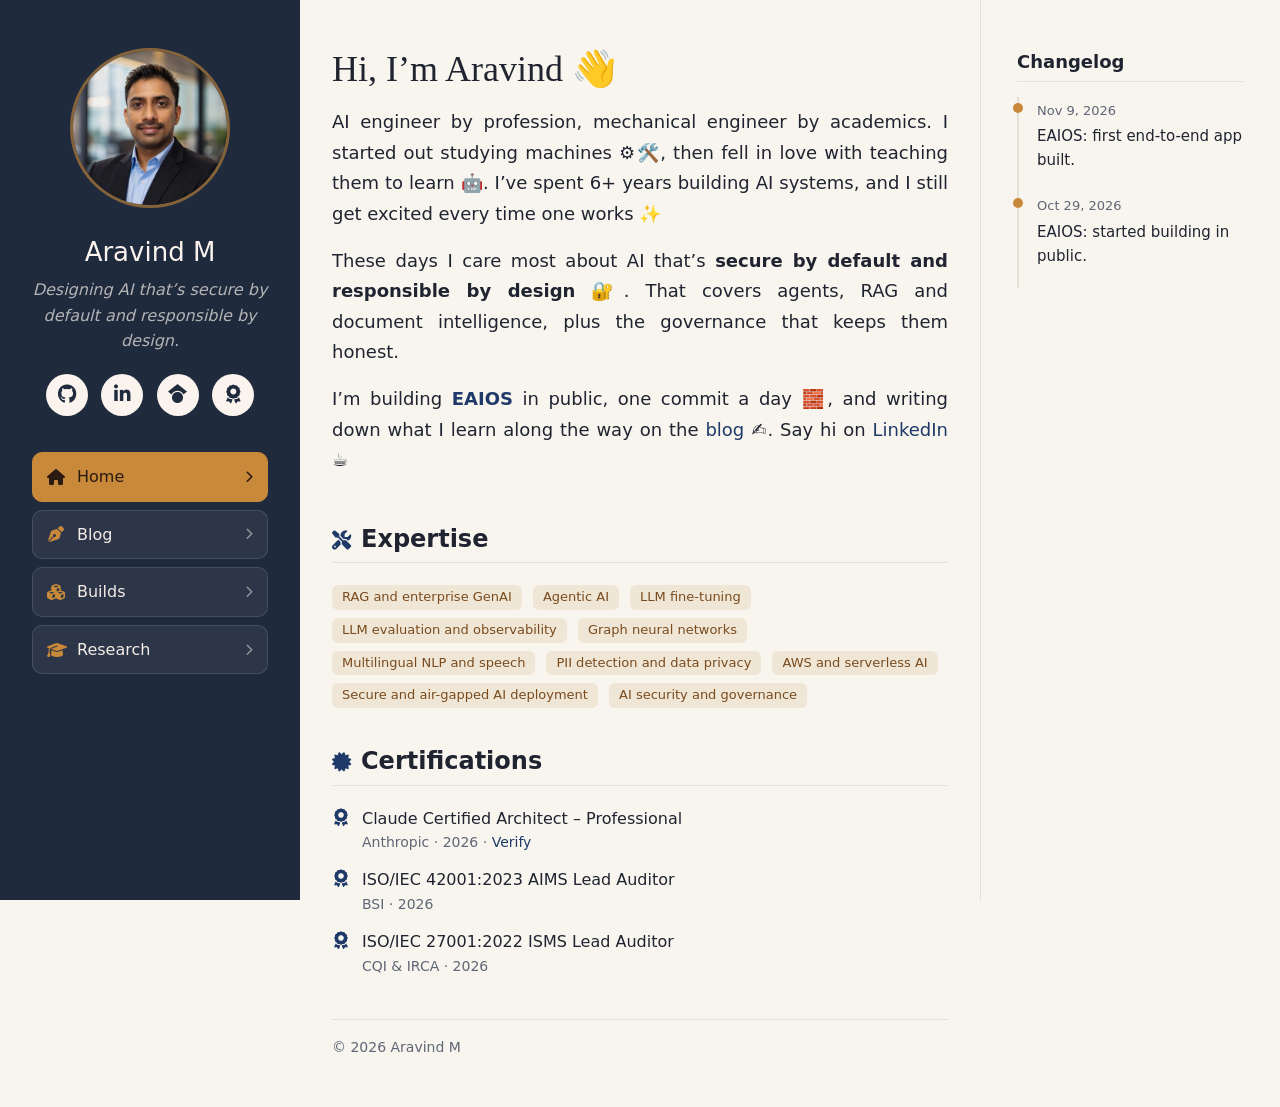
==== index.html @ a4ae90e5 "updated the research headline" ====
<!doctype html>
<html lang="en">
<head>
  <meta charset="utf-8">
  <meta name="viewport" content="width=device-width, initial-scale=1">
  <title>AravI</title>
  <link rel="icon" href="favicon.svg" type="image/svg+xml">
  <link rel="apple-touch-icon" href="apple-touch-icon.png">
  <meta name="description" content="Aravind M: AI engineer working on LLMs, RAG, agentic AI and AI security.">
  <link rel="stylesheet" href="https://cdnjs.cloudflare.com/ajax/libs/font-awesome/6.5.2/css/all.min.css" referrerpolicy="no-referrer">
  <link rel="stylesheet" href="style.css?v=27">
</head>
<body>
  <div class="layout">
    <aside class="sidebar">
      <a href="#home" class="home-link" aria-label="Go to home">
        <img src="me.jpeg" alt="Photo of Aravind M" class="avatar">
        <h1>Aravind M</h1>
      </a>
      <p class="tagline">Designing AI that’s secure by default and responsible by design.</p>
      <nav class="links">
        <a href="https://github.com/aravind-muraleedharan" target="_blank" rel="noopener noreferrer" aria-label="GitHub" title="GitHub">
          <i class="fa-brands fa-github" aria-hidden="true"></i>
        </a>
        <a href="https://www.linkedin.com/in/aravindm1991/" target="_blank" rel="noopener noreferrer" aria-label="LinkedIn" title="LinkedIn">
          <i class="fa-brands fa-linkedin-in" aria-hidden="true"></i>
        </a>
        <a href="https://scholar.google.com/citations?hl=en&amp;user=Jkv5EYMAAAAJ" target="_blank" rel="noopener noreferrer" aria-label="Google Scholar" title="Google Scholar">
          <i class="fa-brands fa-google-scholar" aria-hidden="true"></i>
        </a>
        <a href="https://www.credly.com/users/aravind-m-91/badges/credly" target="_blank" rel="noopener noreferrer" aria-label="Credly certifications" title="Certifications on Credly">
          <i class="fa-solid fa-award" aria-hidden="true"></i>
        </a>
      </nav>
      <nav class="sections">
        <a href="#home" class="about-link"><i class="fa-solid fa-house" aria-hidden="true"></i><span>Home</span><i class="fa-solid fa-chevron-right arrow" aria-hidden="true"></i></a>
        <a href="#blog"><i class="fa-solid fa-pen-nib" aria-hidden="true"></i><span>Blog</span><i class="fa-solid fa-chevron-right arrow" aria-hidden="true"></i></a>
        <a href="#builds"><i class="fa-solid fa-cubes" aria-hidden="true"></i><span>Builds</span><i class="fa-solid fa-chevron-right arrow" aria-hidden="true"></i></a>
        <a href="#research"><i class="fa-solid fa-graduation-cap" aria-hidden="true"></i><span>Research</span><i class="fa-solid fa-chevron-right arrow" aria-hidden="true"></i></a>
      </nav>
    </aside>

    <main>
      <section id="summary" class="summary home">
        <h2 class="hello">Hi, I’m Aravind 👋</h2>
        <p>
          AI engineer by profession, mechanical engineer by academics. I started out studying
          machines ⚙️🛠️, then fell in love with teaching them to learn 🤖. I’ve spent 6+ years building AI systems, and I still get excited every
          time one works ✨
        </p>
        <p>
          These days I care most about AI that’s <strong>secure by default and responsible by design</strong> 🔐.
          That covers agents, RAG and document intelligence, plus the governance that keeps them honest.
        </p>
        <p>
          I’m building <a href="https://github.com/aravind-muraleedharan/eaios" target="_blank" rel="noopener noreferrer"><strong>EAIOS</strong></a>
          in public, one commit a day 🧱, and writing down what I learn along the way on the
          <a href="#blog">blog</a> ✍️. Say hi on
          <a href="https://www.linkedin.com/in/aravindm1991/" target="_blank" rel="noopener noreferrer">LinkedIn</a> ☕
        </p>
      </section>

      <section class="focus home">
        <h2><i class="fa-solid fa-screwdriver-wrench section-icon" aria-hidden="true"></i>Expertise</h2>
        <div class="tags">
          <span>RAG and enterprise GenAI</span>
          <span>Agentic AI</span>
          <span>LLM fine-tuning</span>
          <span>LLM evaluation and observability</span>
          <span>Graph neural networks</span>
          <span>Multilingual NLP and speech</span>
          <span>PII detection and data privacy</span>
          <span>AWS and serverless AI</span>
          <span>Secure and air-gapped AI deployment</span>
          <span>AI security and governance</span>
        </div>
      </section>

      <section class="certs home">
        <h2><i class="fa-solid fa-certificate section-icon" aria-hidden="true"></i>Certifications</h2>
        <ul class="cert-list">
          <li>
            <i class="fa-solid fa-award" aria-hidden="true"></i>
            <div>
              <span class="cert-name">Claude Certified Architect – Professional</span>
              <span class="cert-meta">Anthropic · 2026 · <a href="https://www.credly.com/users/aravind-m-91/badges/credly" target="_blank" rel="noopener noreferrer">Verify</a></span>
            </div>
          </li>
          <li>
            <i class="fa-solid fa-award" aria-hidden="true"></i>
            <div>
              <span class="cert-name">ISO/IEC 42001:2023 AIMS Lead Auditor</span>
              <span class="cert-meta">BSI · 2026</span>
            </div>
          </li>
          <li>
            <i class="fa-solid fa-award" aria-hidden="true"></i>
            <div>
              <span class="cert-name">ISO/IEC 27001:2022 ISMS Lead Auditor</span>
              <span class="cert-meta">CQI &amp; IRCA · 2026</span>
            </div>
          </li>
        </ul>
      </section>

      <section id="blog" class="page">
        <h2><i class="fa-solid fa-pen-nib section-icon" aria-hidden="true"></i>Blog</h2>
        <p class="lead">What I wish I’d read before building it. <span class="lead-emoji" aria-hidden="true">😅</span></p>
        <p class="empty">First post coming soon: building a secure chat app, from an empty folder to CI.</p>
      </section>

      <section id="builds" class="page">
        <h2><i class="fa-solid fa-cubes section-icon" aria-hidden="true"></i>Builds</h2>
        <div class="card">
          <h3><a href="https://github.com/aravind-muraleedharan/eaios" target="_blank" rel="noopener noreferrer">EAIOS</a></h3>
          <p>
            An all-in-one platform for enterprises to build, run and govern AI applications responsibly.
            Built in public, one commit a day. Today: a secure chat app backed by Claude, with a versioned
            chat API and configurable system prompts. Next: conversation history, audit log, guardrails,
            a policy engine, RAG and agents.
          </p>
          <div class="tags">
            <span>Python</span><span>FastAPI</span><span>Claude</span><span>AI governance</span>
          </div>
        </div>

        <div class="card">
          <h3><a href="https://github.com/aravind-muraleedharan/dns-malicious-node-detection-gnn" target="_blank" rel="noopener noreferrer">DNS malicious node detection with GNNs</a></h3>
          <p>
            Official implementation of the IEEE ICRAIE 2022 paper “Malicious Node Identification for DNS
            Data Using Graph Convolutional Networks”, featuring large-scale DNS knowledge graph construction
            and GCN-based node classification.
          </p>
          <div class="tags">
            <span>Python</span><span>Graph neural networks</span><span>Cybersecurity</span>
          </div>
        </div>

        <div class="card">
          <h3><a href="https://github.com/aravind-muraleedharan/kanakku-pusthakam" target="_blank" rel="noopener noreferrer">Kanakku Pusthakam</a></h3>
          <p>
            A private personal account book that runs on your own machine, so your data never leaves it.
            Tracks income, expenses, credit cards, investments and loans, with monthly and category reports.
            Login with MFA; data stays in a single local SQLite file.
          </p>
          <div class="tags">
            <span>Python</span><span>Flask</span><span>SQLite</span><span>Privacy-first</span><span>MFA</span>
          </div>
        </div>

        <p class="more"><a href="https://github.com/aravind-muraleedharan?tab=repositories" target="_blank" rel="noopener noreferrer">All repositories on GitHub <i class="fa-solid fa-arrow-up-right-from-square" aria-hidden="true"></i></a></p>
      </section>

      <section id="research" class="page">
        <h2><i class="fa-solid fa-graduation-cap section-icon" aria-hidden="true"></i>Research</h2>
        <p class="lead">From flames to neural nets: two papers in combustion science, two&nbsp;in&nbsp;AI.</p>
        <div class="papers">
          <article class="paper">
            <div class="paper-year">2023</div>
            <div class="paper-body">
              <div class="paper-badges"><span class="badge field"><i class="fa-solid fa-brain" aria-hidden="true"></i>Medical AI</span><span class="badge pub springer"><i class="fa-solid fa-building-columns" aria-hidden="true"></i>Springer</span></div>
              <h3>Alzheimer's Detection and Prediction on MRI Scans: A Comparative Study</h3>
              <p class="authors">N. Nair, P. Poornachandran, V. G. Sujadevi, <strong>Aravind M</strong></p>
              <p class="venue">Multi-disciplinary Trends in Artificial Intelligence (MIWAI 2023), LNCS</p>
              <div class="paper-links">
              <a class="btn" href="https://doi.org/10.1007/978-3-031-36402-0_22" target="_blank" rel="noopener noreferrer"><i class="fa-solid fa-arrow-up-right-from-square" aria-hidden="true"></i>View paper</a>
              </div>
            </div>
          </article>
          <article class="paper">
            <div class="paper-year">2022</div>
            <div class="paper-body">
              <div class="paper-badges"><span class="badge field"><i class="fa-solid fa-shield-halved" aria-hidden="true"></i>Cybersecurity</span><span class="badge pub ieee"><i class="fa-solid fa-building-columns" aria-hidden="true"></i>IEEE</span></div>
              <h3>Malicious Node Identification for DNS Data Using Graph Convolutional Networks</h3>
              <p class="authors"><strong>Aravind M</strong>, et al.</p>
              <p class="venue">IEEE International Conference on Recent Advances and Innovations in Engineering (ICRAIE)</p>
              <div class="paper-links">
              <a class="btn" href="https://ieeexplore.ieee.org/document/10054347/" target="_blank" rel="noopener noreferrer"><i class="fa-solid fa-arrow-up-right-from-square" aria-hidden="true"></i>View paper</a>
              <a class="btn" href="https://github.com/aravind-muraleedharan/dns-malicious-node-detection-gnn" target="_blank" rel="noopener noreferrer"><i class="fa-brands fa-github" aria-hidden="true"></i>Code</a>
              </div>
            </div>
          </article>
          <article class="paper">
            <div class="paper-year">2021</div>
            <div class="paper-body">
              <div class="paper-badges"><span class="badge field"><i class="fa-solid fa-fire" aria-hidden="true"></i>Combustion</span><span class="badge pub mdpi"><i class="fa-solid fa-building-columns" aria-hidden="true"></i>MDPI</span><span class="badge oa">Open access</span></div>
              <h3>Effect of Burner Wall Material on Microjet Hydrogen Diffusion Flames near Extinction: A Numerical Study</h3>
              <p class="authors"><strong>Aravind M</strong>, et al.</p>
              <p class="venue">Energies, vol. 14, 8266</p>
              <div class="paper-links">
              <a class="btn" href="https://doi.org/10.3390/en14248266" target="_blank" rel="noopener noreferrer"><i class="fa-solid fa-arrow-up-right-from-square" aria-hidden="true"></i>View paper</a>
              </div>
            </div>
          </article>
          <article class="paper">
            <div class="paper-year">2020</div>
            <div class="paper-body">
              <div class="paper-badges"><span class="badge field"><i class="fa-solid fa-fire" aria-hidden="true"></i>Combustion</span><span class="badge pub elsevier"><i class="fa-solid fa-building-columns" aria-hidden="true"></i>Elsevier</span></div>
              <h3>Combustion Characteristics of Syngas Laminar Microjet Diffusion Flames</h3>
              <p class="authors"><strong>Aravind M</strong>, et al.</p>
              <p class="venue">Journal of the Taiwan Institute of Chemical Engineers, vol. 115</p>
              <div class="paper-links">
              <a class="btn" href="https://doi.org/10.1016/j.jtice.2020.10.014" target="_blank" rel="noopener noreferrer"><i class="fa-solid fa-arrow-up-right-from-square" aria-hidden="true"></i>View paper</a>
              </div>
            </div>
          </article>
        </div>
      </section>

      <footer>
        <p>© 2026 Aravind M</p>
      </footer>
    </main>

    <aside class="updates">
      <h2>Changelog</h2>
      <ul>
        <li>
          <time datetime="2026-11-09">Nov 9, 2026</time>
          <p>EAIOS: first end-to-end app built.</p>
        </li>
        <li>
          <time datetime="2026-10-29">Oct 29, 2026</time>
          <p>EAIOS: started building in public.</p>
        </li>
      </ul>
    </aside>
  </div>
</body>
</html>
---- style.css ----
/* ===== Colors ===== */
:root {
  --text: #1a1a1a;
  --muted: #666;
  --link: #2563eb;
  --bg: #ffffff;
  --panel: #f6f7f9;
  --line: #e5e5e5;
  --tag-bg: #eef3ff;
  --tag-text: #1e40af;
}

@media (prefers-color-scheme: dark) {
  :root {
    --text: #e8e8e8;
    --muted: #a0a0a0;
    --link: #6ea8ff;
    --bg: #121212;
    --panel: #1a1b1e;
    --line: #2a2a2a;
    --tag-bg: #1c2740;
    --tag-text: #a9c4ff;
  }
}

/* ===== Base ===== */
* { box-sizing: border-box; }

body {
  margin: 0;
  font-family: system-ui, sans-serif;
  line-height: 1.6;
  color: var(--text);
  background: var(--bg);
}

a, a:visited { color: var(--link); text-decoration: none; }
a:hover { text-decoration: underline; }

h2 { margin-top: 0; padding-bottom: 4px; border-bottom: 1px solid var(--line); }
h3 { margin: 0 0 4px; }
section { margin-bottom: 28px; scroll-margin-top: 24px; }

/* Small icon before a section heading. */
.section-icon {
  font-size: 0.8em;
  margin-right: 10px;
  color: var(--link);
}

/* ===== Layout: profile, content, changelog ===== */
.layout {
  display: grid;
  grid-template-columns: minmax(300px, 22vw) minmax(0, 1fr) minmax(300px, 22vw);
  min-height: 100vh;
}

/* ===== Left sidebar ===== */
.sidebar {
  position: sticky;
  top: 0;
  height: 100vh;
  padding: 48px 32px;
  background: var(--panel);
  border-right: 1px solid var(--line);
  text-align: center;
}

/* Photo and name link back to the home view, without looking like a link. */
.home-link,
.home-link:visited {
  display: block;
  color: var(--text);
}
.home-link:hover { text-decoration: none; }
.home-link:hover .avatar { opacity: 0.9; }

.avatar {
  width: 160px;
  height: 160px;
  border-radius: 50%;
  object-fit: cover;
}

.sidebar h1 { font-weight: 500; font-size: 26px; margin: 16px 0 4px; }
.tagline { font-style: italic; color: var(--muted); margin-top: 0; }

/* Round icon buttons: GitHub, LinkedIn, Scholar, Credly. */
.links a,
.links a:visited {
  display: inline-flex;
  align-items: center;
  justify-content: center;
  width: 42px;
  height: 42px;
  margin: 4px;
  border-radius: 50%;
  background: var(--text);
  color: var(--bg);
  font-size: 19px;
}
.links a:hover { opacity: 0.8; text-decoration: none; }

/* Sidebar menu: card-like buttons with icon, label and arrow. */
.sections {
  display: flex;
  flex-direction: column;
  gap: 8px;
  margin-top: 32px;
  text-align: left;
}
.sections a,
.sections a:visited {
  display: flex;
  align-items: center;
  gap: 12px;
  padding: 11px 14px;
  border: 1px solid var(--line);
  border-radius: 10px;
  background: var(--bg);
  color: var(--text);
  font-weight: 500;
  cursor: pointer;
  transition: border-color 0.15s, background 0.15s, transform 0.15s;
}
.sections a i:first-child {
  width: 18px;
  text-align: center;
  color: var(--link);
}
.sections a span { flex: 1; }
.sections .arrow {
  font-size: 12px;
  color: var(--muted);
  transition: transform 0.15s;
}
.sections a:hover {
  border-color: var(--link);
  background: var(--bg);
  text-decoration: none;
  transform: translateX(2px);
}
.sections a:hover .arrow { transform: translateX(3px); color: var(--link); }
.sections a:focus-visible { outline: 2px solid var(--link); outline-offset: 2px; }

/* ===== One view at a time ===== */
/* Home (summary, expertise, certifications) by default,
   or the section picked in the sidebar menu. */
.page { display: none; }
.page:target { display: block; }
main:has(.page:target) .home { display: none; }

/* Active menu item: accent border and tinted background. */
.layout:has(#blog:target) .sections a[href="#blog"],
.layout:has(#builds:target) .sections a[href="#builds"],
.layout:has(#research:target) .sections a[href="#research"],
.layout:not(:has(.page:target)) .sections .about-link {
  border-color: var(--link);
  background: var(--tag-bg);
  color: var(--text);
}

/* ===== Middle content column ===== */
/* The footer stays at the bottom of the screen, even when content is short. */
main {
  width: 100%;
  max-width: 680px;
  margin: 0 auto;
  padding: 48px 32px;
  display: flex;
  flex-direction: column;
  min-height: 100vh;
}
main footer {
  margin-top: auto;
  padding-top: 16px;
  border-top: 1px solid var(--line);
  color: var(--muted);
  font-size: 14px;
}
main footer p { margin: 0; }

/* ===== Home: greeting and summary ===== */
.hello {
  font-size: 36px;
  font-weight: 600;
  line-height: 1.2;
  margin: 0 0 16px;
  padding: 0;
  border-bottom: none;
}

.summary p {
  font-size: 18px;
  line-height: 1.7;
  margin: 0 0 16px;
  text-align: justify;
  hyphens: auto;
}

/* Tags: Expertise and project cards. */
.tags span {
  display: inline-block;
  margin: 0 6px 6px 0;
  padding: 2px 10px;
  border-radius: 6px;
  background: var(--tag-bg);
  color: var(--tag-text);
  font-size: 13px;
}

/* Certifications list. */
.cert-list { list-style: none; margin: 0; padding: 0; }
.cert-list li { display: flex; gap: 12px; align-items: flex-start; margin-bottom: 14px; }
.cert-list li > i { color: var(--link); font-size: 18px; margin-top: 3px; width: 18px; text-align: center; }
.cert-name { display: block; font-weight: 500; }
.cert-meta { display: block; font-size: 14px; color: var(--muted); }

/* ===== Intro lines (Blog and Research) ===== */
.lead { color: var(--muted); margin-top: 0; }

#blog .lead, #research .lead {
  font-family: Georgia, "Times New Roman", serif;
  font-style: italic;
  font-size: 18px;
  line-height: 1.4;
  margin: 4px 0 20px;
  text-wrap: balance;
  color: var(--link);
  background: linear-gradient(90deg, #2563eb, #7c3aed);
  -webkit-background-clip: text;
  background-clip: text;
  -webkit-text-fill-color: transparent;
}
@media (prefers-color-scheme: dark) {
  #blog .lead, #research .lead {
    background: linear-gradient(90deg, #6ea8ff, #b69cff);
    -webkit-background-clip: text;
    background-clip: text;
  }
}
/* Research line on a single row on wide screens, where it fits. */
@media (min-width: 1280px) {
  #research .lead { white-space: nowrap; }
}

/* ===== Blog ===== */
.empty {
  padding: 14px 18px;
  border: 1px dashed var(--line);
  border-radius: 10px;
  color: var(--muted);
}

/* ===== Builds: project cards ===== */
.card {
  padding: 18px 20px;
  border: 1px solid var(--line);
  border-radius: 12px;
  transition: border-color 0.15s;
}
.card + .card { margin-top: 16px; }
.card:hover { border-color: var(--link); }
.card p { margin: 0 0 12px; }

.more { margin-top: 20px; font-size: 15px; color: var(--muted); }
.more i { font-size: 12px; margin-left: 4px; }

/* ===== Research: publication cards ===== */
.papers { display: flex; flex-direction: column; gap: 16px; }
.paper {
  display: flex;
  gap: 18px;
  padding: 18px 20px;
  border: 1px solid var(--line);
  border-radius: 12px;
  transition: border-color 0.15s, transform 0.15s;
}
.paper:hover { border-color: var(--link); transform: translateY(-1px); }
.paper-year {
  flex: 0 0 auto;
  font-size: 15px;
  font-weight: 600;
  color: var(--link);
  padding-top: 2px;
  min-width: 42px;
}
.paper-body { min-width: 0; }
.paper h3 { font-size: 17px; line-height: 1.4; margin: 0 0 6px; }
.paper .authors { margin: 0; font-size: 14px; color: var(--muted); }
.paper .authors strong { color: var(--text); font-weight: 600; }
.paper .venue { margin: 2px 0 12px; font-size: 14px; font-style: italic; color: var(--muted); }

/* Badges: field, publisher (pink), open access (green). */
.paper-badges { display: flex; flex-wrap: wrap; gap: 6px; margin-bottom: 8px; }
.badge {
  display: inline-flex;
  align-items: center;
  gap: 6px;
  font-size: 12px;
  padding: 2px 9px;
  border-radius: 999px;
  border: 1px solid var(--line);
  color: var(--muted);
}
.badge.field { background: var(--tag-bg); color: var(--tag-text); border-color: transparent; }
.badge.pub {
  font-weight: 600;
  border-color: transparent;
  background: #fbeaf0;
  color: #993556;
}
.badge.pub i { font-size: 11px; }
.badge.oa { color: #15803d; border-color: #86efac; }
@media (prefers-color-scheme: dark) {
  .badge.pub { background: #4b1528; color: #f4c0d1; }
}

/* Buttons: View paper, Code. */
.paper-links { display: flex; gap: 8px; flex-wrap: wrap; }
.btn, .btn:visited {
  display: inline-flex;
  align-items: center;
  gap: 6px;
  padding: 5px 12px;
  font-size: 13px;
  font-weight: 500;
  border: 1px solid var(--line);
  border-radius: 8px;
  color: var(--text);
}
.btn i { color: var(--link); }
.btn:hover { border-color: var(--link); text-decoration: none; }

/* ===== Right sidebar: changelog ===== */
.updates {
  position: sticky;
  top: 0;
  height: 100vh;
  overflow-y: auto;
  padding: 48px 36px;
  border-left: 1px solid var(--line);
}
.updates h2 { font-size: 18px; }
.updates ul { list-style: none; margin: 0; padding: 0; }
.updates li {
  position: relative;
  padding: 0 0 20px 18px;
  border-left: 2px solid var(--line);
}
.updates li::before {
  content: "";
  position: absolute;
  left: -6px;
  top: 6px;
  width: 10px;
  height: 10px;
  border-radius: 50%;
  background: var(--link);
}
.updates time { font-size: 13px; color: var(--muted); }
.updates p { margin: 2px 0 0; font-size: 15px; }

/* ===== Medium screens: changelog moves below the content ===== */
@media (max-width: 1200px) {
  .layout { grid-template-columns: 300px minmax(0, 1fr); }
  .updates {
    grid-column: 2;
    position: static;
    height: auto;
    border-left: none;
    padding: 0 32px 48px;
    max-width: 680px;
    width: 100%;
    margin: 0 auto;
  }
}

/* ===== Phones: everything in one column ===== */
@media (max-width: 760px) {
  .layout { grid-template-columns: 1fr; }
  .sidebar {
    position: static;
    height: auto;
    border-right: none;
    border-bottom: 1px solid var(--line);
  }
  /* Menu becomes a row of compact tabs, without arrows. */
  .sections {
    flex-direction: row;
    flex-wrap: wrap;
    justify-content: center;
    margin-top: 20px;
  }
  .sections a { padding: 8px 12px; gap: 8px; }
  .sections .arrow { display: none; }
  main { padding: 32px 16px; }
  .updates { grid-column: 1; padding: 0 16px 32px; }
  .paper { flex-direction: column; gap: 6px; }
}

/* ===== Theme: navy and gold (overrides the colors above) ===== */
:root {
  --text: #1f2430;
  --muted: #5f6675;
  --link: #1f3a68;
  --gold: #c9893a;
  --bg: #f8f5ef;
  --panel: #1f2a3d;
  --line: #e6e0d6;
  --tag-bg: #efe6d6;
  --tag-text: #7a4b1e;
}
@media (prefers-color-scheme: dark) {
  :root {
    --text: #e8e9ee;
    --muted: #a3a8b5;
    --link: #9fb8e6;
    --gold: #e0a457;
    --bg: #12161f;
    --panel: #18202f;
    --line: #2a3142;
    --tag-bg: #2a2418;
    --tag-text: #ecc99a;
  }
}

body { background: var(--bg); }

/* Sidebar: deep navy panel with light text. */
.sidebar {
  background: var(--panel);
  border-right: none;
  color: #f4ece6;
}
.home-link, .home-link:visited, .sidebar h1 { color: #fbf4ee; }
.tagline { color: rgba(251, 244, 238, 0.68); }
.avatar { border: 3px solid rgba(201, 137, 58, 0.6); }

.links a, .links a:visited { background: #fbf4ee; color: var(--panel); }
.links a:hover { background: var(--gold); color: #2a1a10; opacity: 1; }

.sections a, .sections a:visited {
  background: rgba(255, 255, 255, 0.06);
  border-color: rgba(255, 255, 255, 0.12);
  color: #f4ece6;
}
.sections a i:first-child { color: var(--gold); }
.sections .arrow { color: rgba(244, 236, 230, 0.5); }
.sections a:hover {
  background: rgba(255, 255, 255, 0.1);
  border-color: var(--gold);
}
.sections a:hover .arrow { color: var(--gold); }

/* Active menu item: gold button with dark text, for good contrast. */
.layout:has(#blog:target) .sections a[href="#blog"],
.layout:has(#builds:target) .sections a[href="#builds"],
.layout:has(#research:target) .sections a[href="#research"],
.layout:not(:has(.page:target)) .sections .about-link {
  background: var(--gold);
  border-color: var(--gold);
  color: #2a1a10;
}
.layout:has(#blog:target) .sections a[href="#blog"] i,
.layout:has(#builds:target) .sections a[href="#builds"] i,
.layout:has(#research:target) .sections a[href="#research"] i,
.layout:not(:has(.page:target)) .sections .about-link i { color: #2a1a10; }

/* Serif greeting. */
.hello { font-family: Georgia, "Times New Roman", serif; font-weight: 500; }

/* Changelog dots in gold. */
.updates li::before { background: var(--gold); }

/* Blog and Research intro lines: navy-to-gold gradient. */
#blog .lead, #research .lead {
  background: linear-gradient(90deg, #1f3a68, #b8772a);
  -webkit-background-clip: text;
  background-clip: text;
}
@media (prefers-color-scheme: dark) {
  #blog .lead, #research .lead {
    background: linear-gradient(90deg, #9fb8e6, #e0a457);
    -webkit-background-clip: text;
    background-clip: text;
  }
}

/* Phones: sidebar keeps the navy look. */
@media (max-width: 760px) {
  .sidebar { border-bottom: none; }
}
/* Blog lead: bigger and bolder, with a gold accent bar. */
#blog .lead {
  font-size: 24px;
  font-weight: 600;
  padding: 6px 0 6px 16px;
  border-left: 4px solid var(--gold);
  margin: 8px 0 24px;
}
/* Keep the emoji in full colour, outside the gradient. */
.lead-emoji { -webkit-text-fill-color: initial; font-style: normal; }
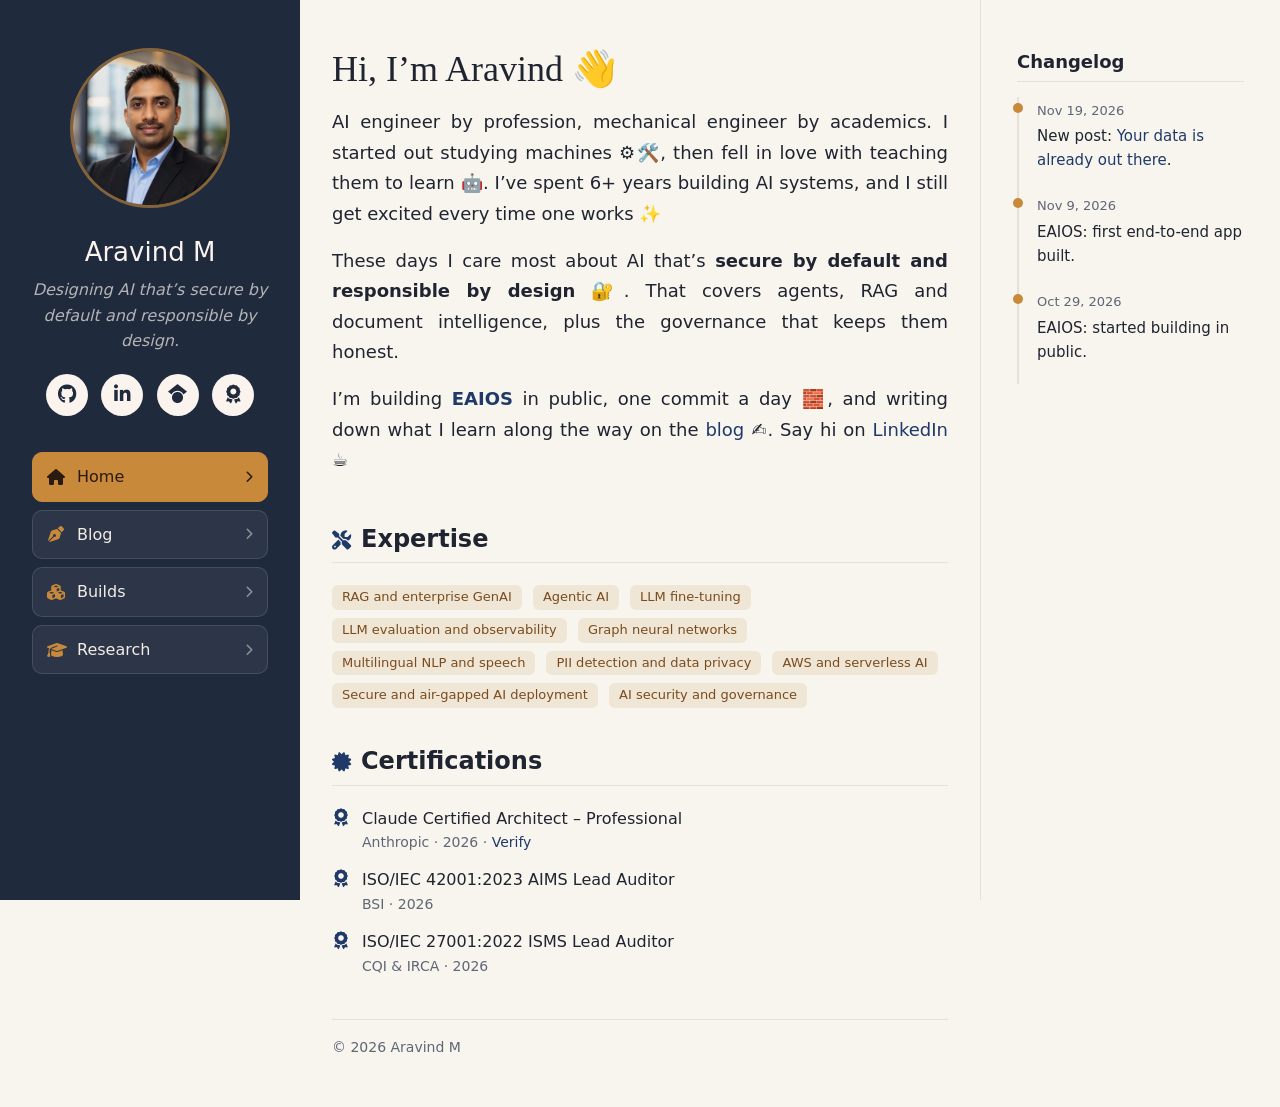
==== commit 0ffe01cb: "Blog: list first post, changelog entry" ====
--- a/index.html
+++ b/index.html
@@ -8,7 +8,7 @@
   <link rel="apple-touch-icon" href="apple-touch-icon.png">
   <meta name="description" content="Aravind M: AI engineer working on LLMs, RAG, agentic AI and AI security.">
   <link rel="stylesheet" href="https://cdnjs.cloudflare.com/ajax/libs/font-awesome/6.5.2/css/all.min.css" referrerpolicy="no-referrer">
-  <link rel="stylesheet" href="style.css?v=27">
+  <link rel="stylesheet" href="style.css?v=29">
 </head>
 <body>
   <div class="layout">
@@ -106,7 +106,15 @@
       <section id="blog" class="page">
         <h2><i class="fa-solid fa-pen-nib section-icon" aria-hidden="true"></i>Blog</h2>
         <p class="lead">What I wish I’d read before building it. <span class="lead-emoji" aria-hidden="true">😅</span></p>
-        <p class="empty">First post coming soon: building a secure chat app, from an empty folder to CI.</p>
+        <div class="post-list">
+          <a class="post-card" href="blog/data-is-already-out-there.html">
+            <span class="post-card-meta">Nov 2026 · 4 min read · Privacy · AI</span>
+            <span class="post-card-title">Your data is already out there 🌐</span>
+            <span class="post-card-sub">AI makes that a bigger deal. Being safe is now a choice, not a default, with 5 easy swaps to stay safer.</span>
+            <span class="post-card-more">Read post →</span>
+          </a>
+        </div>
+        <p class="empty">Next up: building a secure chat app, from an empty folder to CI.</p>
       </section>
 
       <section id="builds" class="page">
@@ -153,7 +161,7 @@
 
       <section id="research" class="page">
         <h2><i class="fa-solid fa-graduation-cap section-icon" aria-hidden="true"></i>Research</h2>
-        <p class="lead">From flames to neural nets: two papers in combustion science, two&nbsp;in&nbsp;AI.</p>
+        <p class="lead">From flames <span class="lead-emoji" aria-hidden="true">🔥</span> to neural nets <span class="lead-emoji" aria-hidden="true">🧠</span>: two papers in combustion science, two&nbsp;in&nbsp;AI.</p>
         <div class="papers">
           <article class="paper">
             <div class="paper-year">2023</div>
@@ -215,6 +223,10 @@
     <aside class="updates">
       <h2>Changelog</h2>
       <ul>
+        <li>
+          <time datetime="2026-11-19">Nov 19, 2026</time>
+          <p>New post: <a href="blog/data-is-already-out-there.html">Your data is already out there</a>.</p>
+        </li>
         <li>
           <time datetime="2026-11-09">Nov 9, 2026</time>
           <p>EAIOS: first end-to-end app built.</p>
--- a/style.css
+++ b/style.css
@@ -240,9 +240,7 @@
   }
 }
 /* Research line on a single row on wide screens, where it fits. */
-@media (min-width: 1280px) {
-  #research .lead { white-space: nowrap; }
-}
+
 
 /* ===== Blog ===== */
 .empty {
@@ -492,7 +490,7 @@
   .sidebar { border-bottom: none; }
 }
 /* Blog lead: bigger and bolder, with a gold accent bar. */
-#blog .lead {
+#blog .lead, #research .lead {
   font-size: 24px;
   font-weight: 600;
   padding: 6px 0 6px 16px;
@@ -501,3 +499,16 @@
 }
 /* Keep the emoji in full colour, outside the gradient. */
 .lead-emoji { -webkit-text-fill-color: initial; font-style: normal; }
+
+/* Blog: list of posts. */
+.post-list { display: flex; flex-direction: column; gap: 14px; margin-bottom: 18px; }
+.post-card, .post-card:visited {
+  display: block; padding: 18px 20px; border: 1px solid var(--line); border-radius: 12px;
+  color: var(--text); transition: border-color 0.15s, transform 0.15s;
+}
+.post-card:hover { border-color: var(--gold); text-decoration: none; transform: translateY(-1px); }
+.post-card > span { display: block; }
+.post-card-meta { font-size: 13px; color: var(--muted); margin-bottom: 4px; }
+.post-card-title { font-family: Georgia, "Times New Roman", serif; font-size: 22px; font-weight: 600; line-height: 1.3; margin-bottom: 6px; }
+.post-card-sub { font-size: 15px; color: var(--muted); margin-bottom: 10px; }
+.post-card-more { font-size: 14px; font-weight: 600; color: var(--gold); }
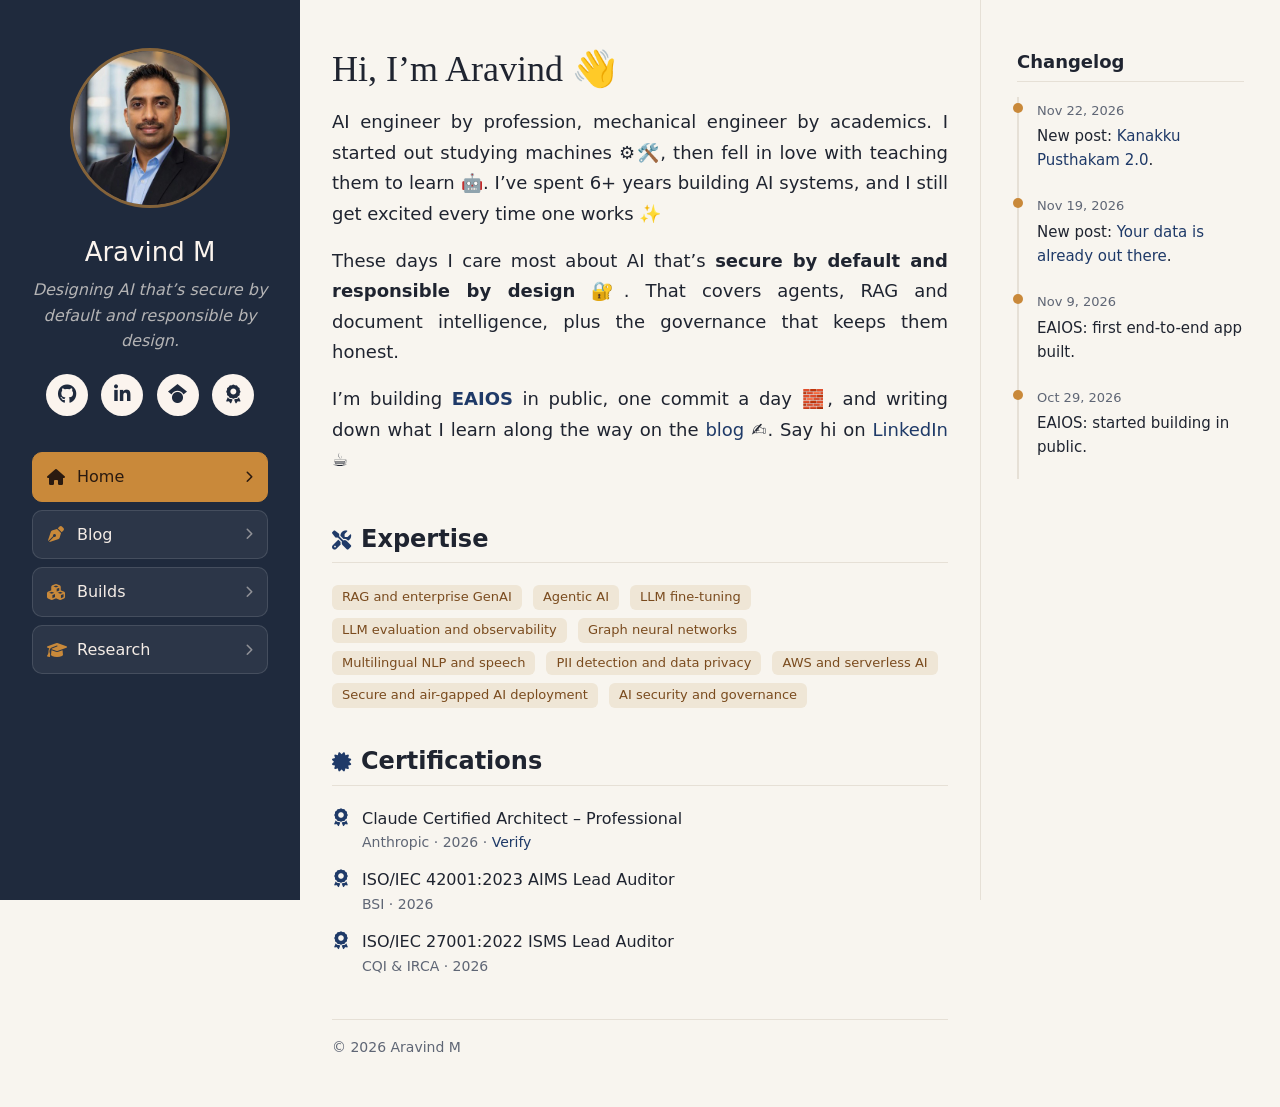
==== commit 36154cca: "Blog: Kanakku Pusthakam 2.0" ====
--- a/index.html
+++ b/index.html
@@ -4,8 +4,8 @@
   <meta charset="utf-8">
   <meta name="viewport" content="width=device-width, initial-scale=1">
   <title>AravI</title>
-  <link rel="icon" href="favicon.svg" type="image/svg+xml">
-  <link rel="apple-touch-icon" href="apple-touch-icon.png">
+  <link rel="icon" href="favicon.svg?v=4" type="image/svg+xml">
+  <link rel="apple-touch-icon" href="apple-touch-icon.png?v=3">
   <meta name="description" content="Aravind M: AI engineer working on LLMs, RAG, agentic AI and AI security.">
   <link rel="stylesheet" href="https://cdnjs.cloudflare.com/ajax/libs/font-awesome/6.5.2/css/all.min.css" referrerpolicy="no-referrer">
   <link rel="stylesheet" href="style.css?v=29">
@@ -107,14 +107,19 @@
         <h2><i class="fa-solid fa-pen-nib section-icon" aria-hidden="true"></i>Blog</h2>
         <p class="lead">What I wish I’d read before building it. <span class="lead-emoji" aria-hidden="true">😅</span></p>
         <div class="post-list">
+          <a class="post-card" href="blog/kanakku-pusthakam-2.html">
+            <span class="post-card-meta"><time datetime="2026-11-22">22 Nov 2026</time> · 6 min read · Builds · Privacy</span>
+            <span class="post-card-title">Kanakku Pusthakam 2.0: an account book that never leaves your computer 📒</span>
+            <span class="post-card-sub">A private, offline account book for Indian households, and what building it taught me.</span>
+            <span class="post-card-more">Read post →</span>
+          </a>
           <a class="post-card" href="blog/data-is-already-out-there.html">
-            <span class="post-card-meta">Nov 2026 · 4 min read · Privacy · AI</span>
+            <span class="post-card-meta"><time datetime="2026-11-19">19 Nov 2026</time> · 4 min read · Privacy · AI</span>
             <span class="post-card-title">Your data is already out there 🌐</span>
             <span class="post-card-sub">AI makes that a bigger deal. Being safe is now a choice, not a default, with 5 easy swaps to stay safer.</span>
             <span class="post-card-more">Read post →</span>
           </a>
         </div>
-        <p class="empty">Next up: building a secure chat app, from an empty folder to CI.</p>
       </section>
 
       <section id="builds" class="page">
@@ -224,6 +229,10 @@
       <h2>Changelog</h2>
       <ul>
         <li>
+          <time datetime="2026-11-22">Nov 22, 2026</time>
+          <p>New post: <a href="blog/kanakku-pusthakam-2.html">Kanakku Pusthakam 2.0</a>.</p>
+        </li>
+        <li>
           <time datetime="2026-11-19">Nov 19, 2026</time>
           <p>New post: <a href="blog/data-is-already-out-there.html">Your data is already out there</a>.</p>
         </li>
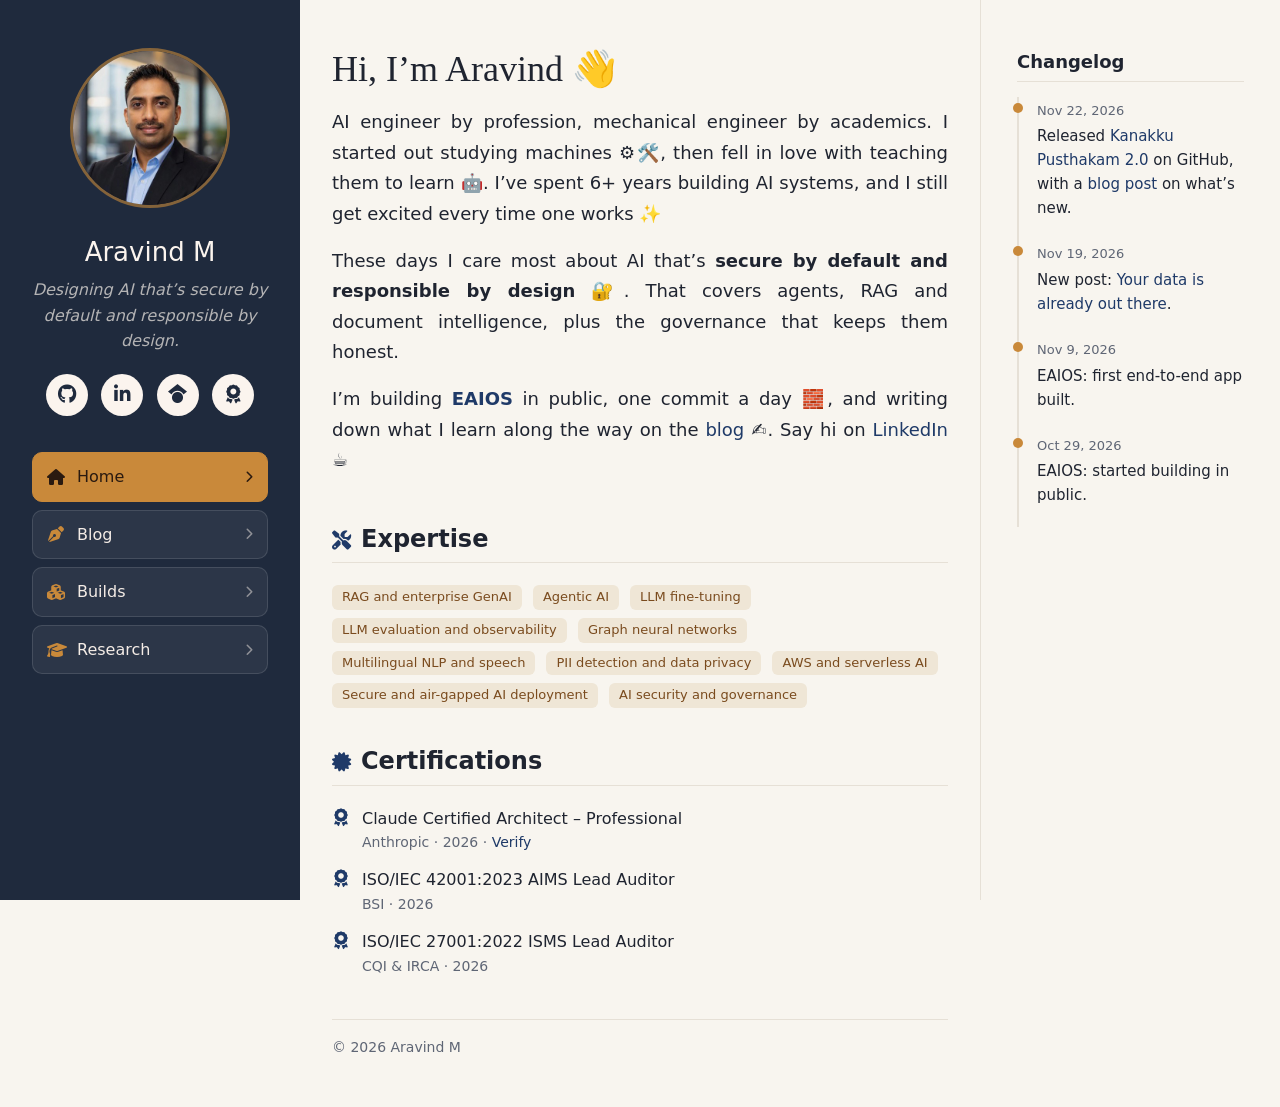
==== commit 12a2dcb3: "Blog: screenshot gallery with full-screen viewer; changelog" ====
--- a/index.html
+++ b/index.html
@@ -230,7 +230,7 @@
       <ul>
         <li>
           <time datetime="2026-11-22">Nov 22, 2026</time>
-          <p>New post: <a href="blog/kanakku-pusthakam-2.html">Kanakku Pusthakam 2.0</a>.</p>
+          <p>Released <a href="https://github.com/aravind-muraleedharan/kanakku-pusthakam" target="_blank" rel="noopener noreferrer">Kanakku Pusthakam 2.0</a> on GitHub, with a <a href="blog/kanakku-pusthakam-2.html">blog post</a> on what’s new.</p>
         </li>
         <li>
           <time datetime="2026-11-19">Nov 19, 2026</time>
